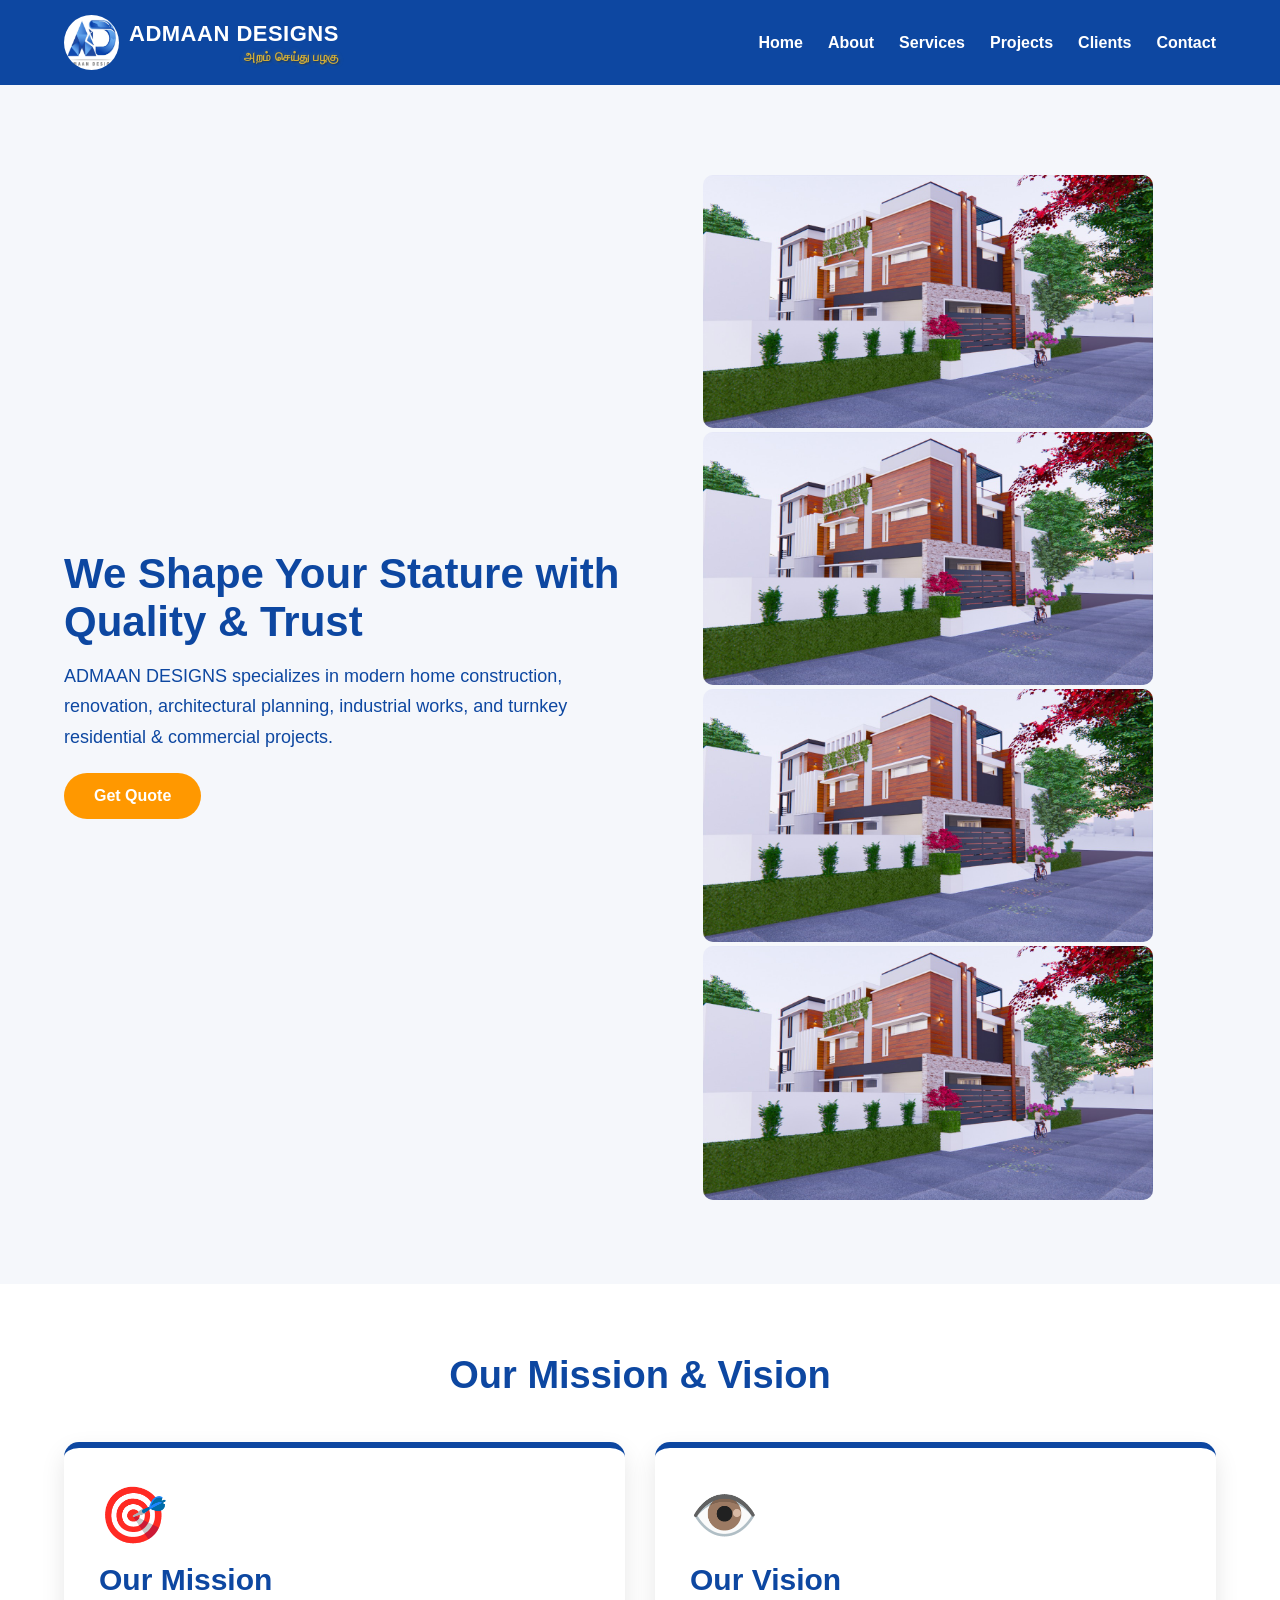
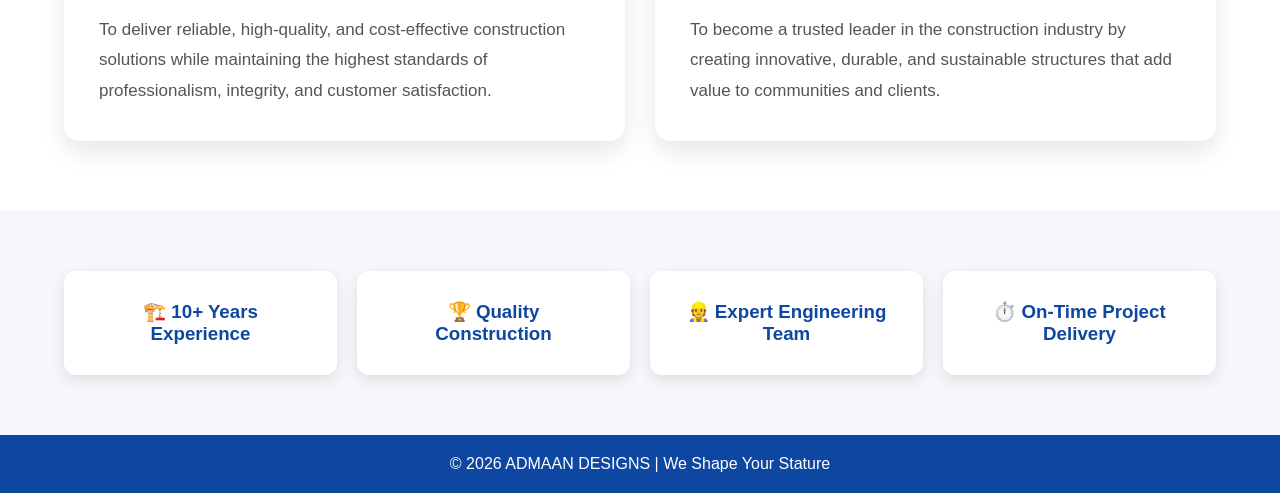
==== index.html @ d3c236f3 "Enhance hero media with multiple image slides Added multiple image slides to the hero media section." ====
<!DOCTYPE html>
<html lang="en">
<head>
<meta charset="UTF-8">
<meta name="viewport" content="width=device-width,initial-scale=1.0">
<title>ADMAAN DESIGNS | Home Construction</title>

<style>
*{
margin:0;
padding:0;
box-sizing:border-box;
font-family:Arial,sans-serif;
}

body{
color:#333;
background:#f5f7fb;
}

.container{
width:90%;
max-width:1200px;
margin:auto;
}

/* Header */

header{
background:#0d47a1;
color:#fff;
position:sticky;
top:0;
z-index:100;
}

.navbar{
display:flex;
justify-content:space-between;
align-items:center;
padding:15px 0;
}

.logo-link{
    display:flex;
    align-items:center;
    color:#fff;
    text-decoration:none;
}

.logo-text{
    display:flex;
    flex-direction:column;
    line-height:1.2;
}

.logo-title{
    font-size:22px;
    font-weight:bold;
    letter-spacing:.5px;
}

.logo-tagline{
  font-size:12px;
    font-weight:600;
    font-family:"Noto Serif Tamil","Latha","Vijaya",serif;
    letter-spacing:0.5px;
    margin-top:3px;
    color:#D4AF37; /* Premium Gold */
    text-align:right;
    text-shadow:
        1px 1px 2px rgba(0,0,0,.4),
        0 0 5px rgba(212,175,55,.35);
}

.logo-img{
width:55px;
height:55px;
border-radius:50%;
margin-right:10px;
}

.menu-toggle{
display:none;
font-size:28px;
cursor:pointer;
}

nav ul{
display:flex;
list-style:none;
gap:25px;
}

nav a{
color:#fff;
text-decoration:none;
font-weight:bold;
}

/* Hero */

.hero{
    background: #f5f7fb;
    /* background: linear-gradient(to right, #0d47a1, #1976d2); */
    color: #0d47a1;
    padding: 80px 0;
}

.hero-inner{
display:flex;
flex-wrap:wrap;
align-items:center;
justify-content:space-between;
}

.hero-text,
.hero-media{
flex:1;
min-width:280px;
}

.hero-media{
text-align:center;
margin-top:10px;
}

.hero-media img{
max-width:100%;
width:450px;
border-radius:10px;
}

.hero h1{
font-size:42px;
margin-bottom:15px;
}

.hero p{
font-size:18px;
line-height:1.7;
}

.btn{
display:inline-block;
background:#ff9800;
color:#fff;
padding:14px 30px;
border-radius:30px;
text-decoration:none;
margin-top:20px;
font-weight:bold;
}

/* Mission Vision */

.mv-section{
padding:70px 0;
background:#fff;
}

.mv-title{
text-align:center;
font-size:38px;
color:#0d47a1;
margin-bottom:45px;
}

.mv-grid{
display:grid;
grid-template-columns:repeat(auto-fit,minmax(320px,1fr));
gap:30px;
}

.mv-card{
background:#fff;
padding:35px;
border-radius:15px;
box-shadow:0 10px 25px rgba(0,0,0,.1);
border-top:6px solid #0d47a1;
transition:.3s;
}

.mv-card:hover{
transform:translateY(-8px);
}

.mv-icon{
font-size:55px;
margin-bottom:15px;
}

.mv-card h3{
font-size:30px;
color:#0d47a1;
margin-bottom:18px;
}

.mv-card p{
line-height:1.8;
font-size:17px;
color:#555;
}

/* Highlights */

section{
padding:60px 0;
}

.grid{
display:grid;
grid-template-columns:repeat(auto-fit,minmax(250px,1fr));
gap:20px;
}

.card{
padding:30px;
background:#fff;
border-radius:12px;
box-shadow:0 5px 15px rgba(0,0,0,.1);
text-align:center;
transition:.3s;
}

.card:hover{
transform:translateY(-8px);
}

.card h3{
color:#0d47a1;
}

/* Footer */

footer{
background:#0d47a1;
color:#fff;
text-align:center;
padding:20px;
}

/* Mobile */

@media(max-width:768px){

.navbar{
flex-direction:column;
align-items:stretch;
}

.topbar{
display:flex;
justify-content:space-between;
align-items:center;
}

.menu-toggle{
display:block;
}

nav{
display:none;
width:100%;
}

nav.active{
display:block;
}

nav ul{
flex-direction:column;
gap:0;
}

nav a{
display:block;
padding:14px;
text-align:center;
border-top:1px solid rgba(255,255,255,.15);
}

.hero-inner{
flex-direction:column;
text-align:center;
}

.hero h1{
font-size:34px;
}

.mv-title{
font-size:30px;
}

}
</style>

</head>

<body>

<header>

<div class="container navbar">

<div class="topbar">

<a class="logo-link" href="#">
<img src="images/admaanlogo.jpg" class="logo-img">
    <div class="logo-text">
        <span class="logo-title">ADMAAN DESIGNS</span>
        <span class="logo-tagline">அறம் செய்து பழகு</span>
    </div>
</a>

<div class="menu-toggle"
onclick="document.getElementById('nav').classList.toggle('active')">
&#9776;
</div>

</div>

<nav id="nav">

<ul>

<li><a href="#">Home</a></li>
<li><a href="about.html">About</a></li>
<li><a href="services.html">Services</a></li>
<li><a href="projects.html">Projects</a></li>
<li><a href="clients.html">Clients</a></li>
<li><a href="contact.html">Contact</a></li>

</ul>

</nav>

</div>

</header>

<!-- Hero -->

<section class="hero">

<div class="container hero-inner">

<div class="hero-text">

<h1>We Shape Your Stature with Quality & Trust</h1>

<p>
ADMAAN DESIGNS specializes in modern home construction,
renovation, architectural planning, industrial works,
and turnkey residential & commercial projects.
</p>

<a class="btn" href="contact.html">Get Quote</a>

</div>

<div class="hero-media">
    <div class="slider">

<img class="slide active" alt="Construction" src="images/IMG-20260320-WA0000.jpg" alt="">
<img class="slide" alt="Construction" src="images/IMG-20260320-WA0000.jpg" alt="">
<img class="slide" alt="Construction" src="images/IMG-20260320-WA0000.jpg" alt="">
<img class="slide" alt="Construction" src="images/IMG-20260320-WA0000.jpg" alt="">

</div>

</div>

</div>

</section>

<!-- Mission Vision -->

<section class="mv-section">

<div class="container">

<h2 class="mv-title">Our Mission & Vision</h2>

<div class="mv-grid">

<div class="mv-card">

<div class="mv-icon">🎯</div>

<h3>Our Mission</h3>

<p>
To deliver reliable, high-quality, and cost-effective construction
solutions while maintaining the highest standards of professionalism,
integrity, and customer satisfaction.
</p>

</div>

<div class="mv-card">

<div class="mv-icon">👁️</div>

<h3>Our Vision</h3>

<p>
To become a trusted leader in the construction industry by creating
innovative, durable, and sustainable structures that add value to
communities and clients.
</p>

</div>

</div>

</div>

</section>

<!-- Company Highlights -->

<section>

<div class="container">

<div class="grid">

<div class="card">
<h3>🏗️ 10+ Years Experience</h3>
</div>

<div class="card">
<h3>🏆 Quality Construction</h3>
</div>

<div class="card">
<h3>👷 Expert Engineering Team</h3>
</div>

<div class="card">
<h3>⏱️ On-Time Project Delivery</h3>
</div>

</div>

</div>

</section>

<footer>

© 2026 ADMAAN DESIGNS | We Shape Your Stature

</footer>

</body>
</html>
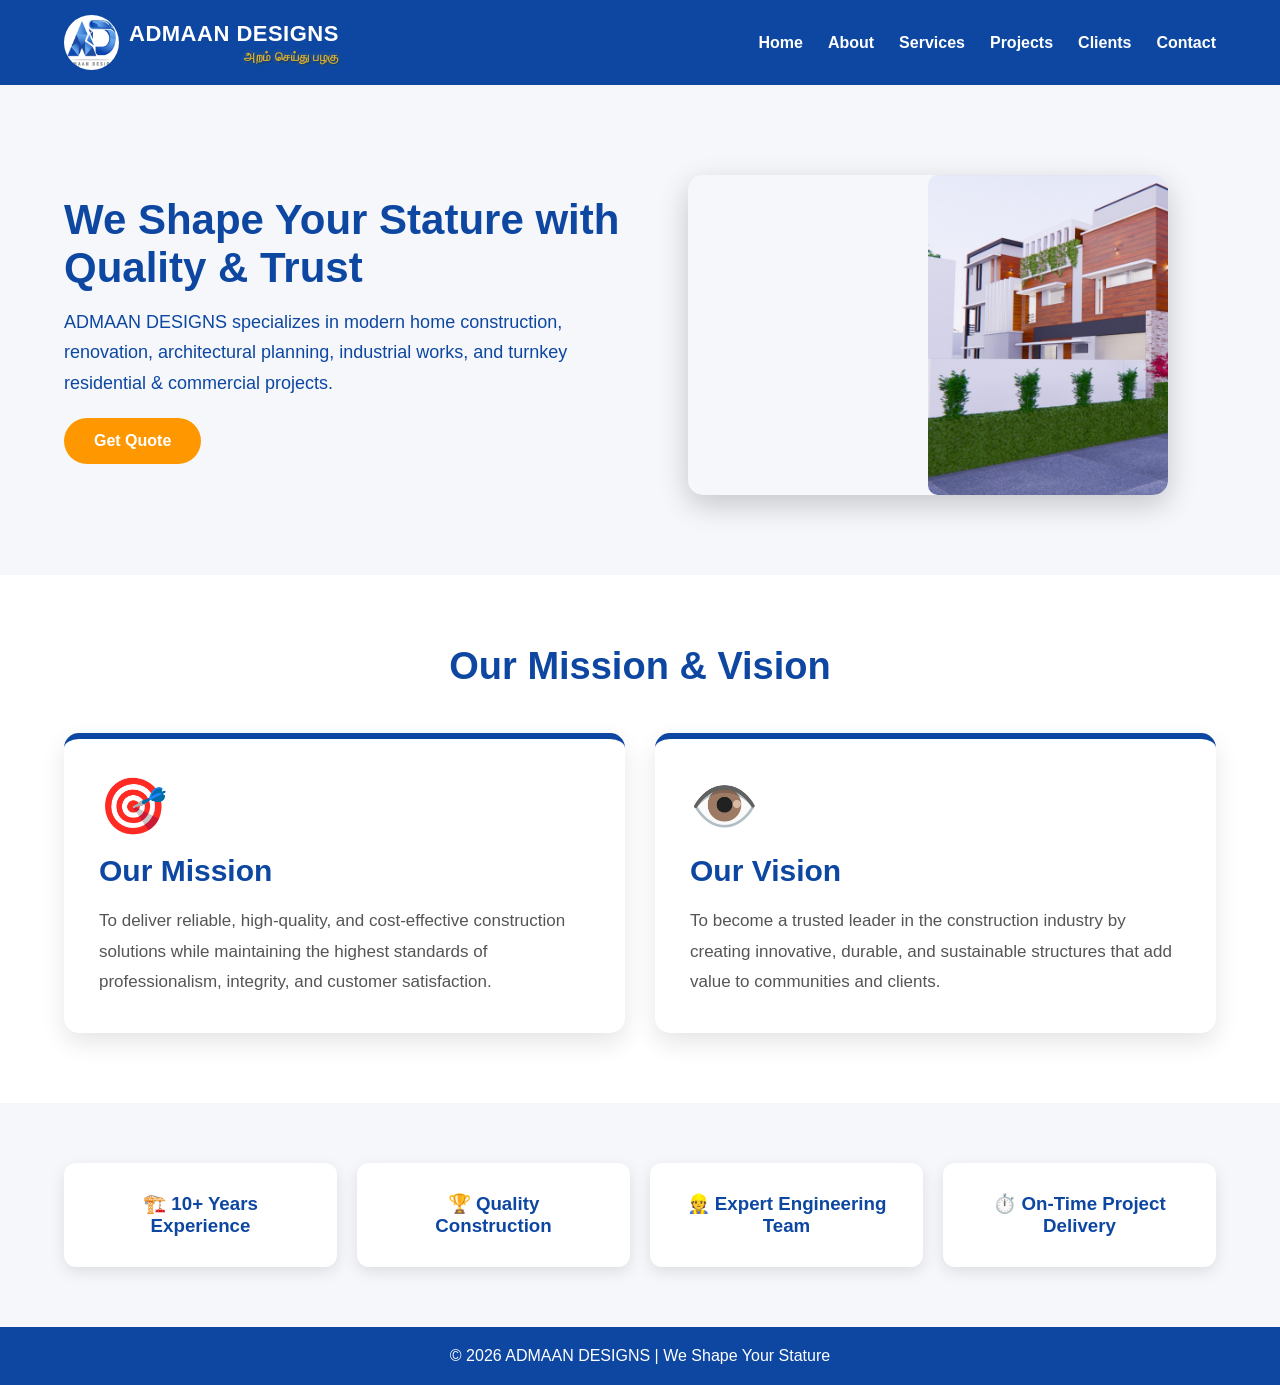
==== commit 4ebeee7d: "Update index.html" ====
--- a/index.html
+++ b/index.html
@@ -295,6 +295,7 @@
 
 }
 </style>
+<link rel="stylesheet" href="css/slider.css">
 
 </head>
 
@@ -455,6 +456,26 @@
 © 2026 ADMAAN DESIGNS | We Shape Your Stature
 
 </footer>
-
+<script>
+
+const slides=document.querySelectorAll(".slide");
+
+let current=0;
+
+setInterval(()=>{
+
+slides[current].classList.remove("active");
+
+current++;
+
+if(current>=slides.length){
+current=0;
+}
+
+slides[current].classList.add("active");
+
+},3000);
+
+</script>
 </body>
 </html>
--- a/css/slider.css
+++ b/css/slider.css
@@ -0,0 +1,22 @@
+.slider{
+position:relative;
+width:480px;
+height:320px;
+margin:auto;
+overflow:hidden;
+border-radius:15px;
+box-shadow:0 10px 30px rgba(0,0,0,.2);
+}
+
+.slide{
+position:absolute;
+width:100%;
+height:100%;
+object-fit:cover;
+opacity:0;
+transition:opacity 1s ease;
+}
+
+.slide.active{
+opacity:1;
+}
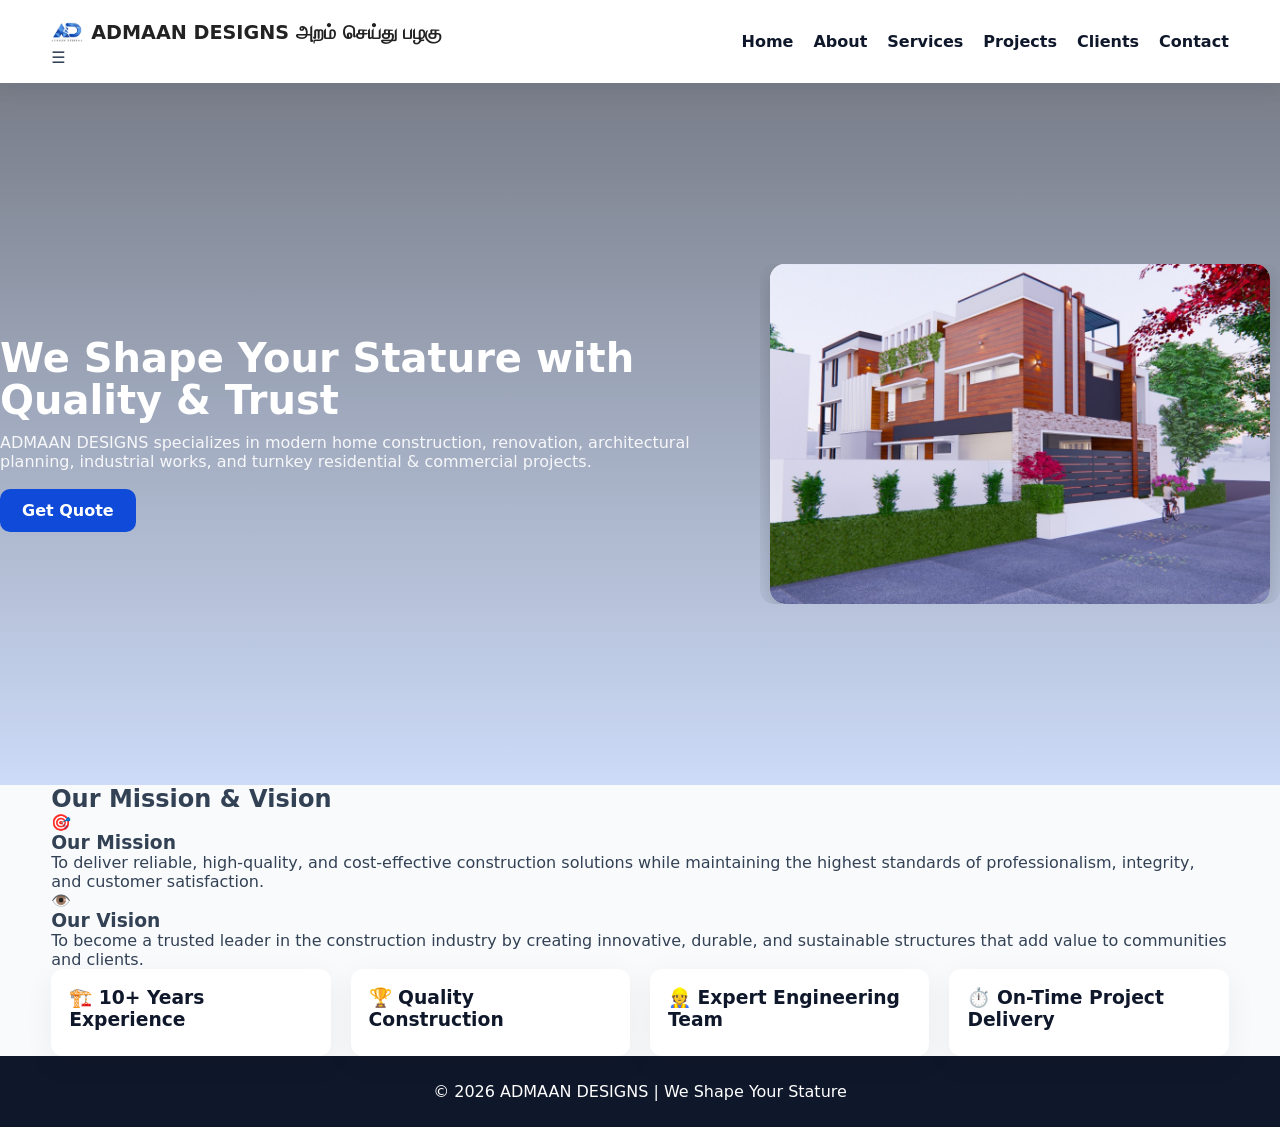
==== commit 79bad830: "Remove inline CSS styles from index.html" ====
--- a/index.html
+++ b/index.html
@@ -5,296 +5,7 @@
 <meta name="viewport" content="width=device-width,initial-scale=1.0">
 <title>ADMAAN DESIGNS | Home Construction</title>
 
-<style>
-*{
-margin:0;
-padding:0;
-box-sizing:border-box;
-font-family:Arial,sans-serif;
-}
-
-body{
-color:#333;
-background:#f5f7fb;
-}
-
-.container{
-width:90%;
-max-width:1200px;
-margin:auto;
-}
-
-/* Header */
-
-header{
-background:#0d47a1;
-color:#fff;
-position:sticky;
-top:0;
-z-index:100;
-}
-
-.navbar{
-display:flex;
-justify-content:space-between;
-align-items:center;
-padding:15px 0;
-}
-
-.logo-link{
-    display:flex;
-    align-items:center;
-    color:#fff;
-    text-decoration:none;
-}
-
-.logo-text{
-    display:flex;
-    flex-direction:column;
-    line-height:1.2;
-}
-
-.logo-title{
-    font-size:22px;
-    font-weight:bold;
-    letter-spacing:.5px;
-}
-
-.logo-tagline{
-  font-size:12px;
-    font-weight:600;
-    font-family:"Noto Serif Tamil","Latha","Vijaya",serif;
-    letter-spacing:0.5px;
-    margin-top:3px;
-    color:#D4AF37; /* Premium Gold */
-    text-align:right;
-    text-shadow:
-        1px 1px 2px rgba(0,0,0,.4),
-        0 0 5px rgba(212,175,55,.35);
-}
-
-.logo-img{
-width:55px;
-height:55px;
-border-radius:50%;
-margin-right:10px;
-}
-
-.menu-toggle{
-display:none;
-font-size:28px;
-cursor:pointer;
-}
-
-nav ul{
-display:flex;
-list-style:none;
-gap:25px;
-}
-
-nav a{
-color:#fff;
-text-decoration:none;
-font-weight:bold;
-}
-
-/* Hero */
-
-.hero{
-    background: #f5f7fb;
-    /* background: linear-gradient(to right, #0d47a1, #1976d2); */
-    color: #0d47a1;
-    padding: 80px 0;
-}
-
-.hero-inner{
-display:flex;
-flex-wrap:wrap;
-align-items:center;
-justify-content:space-between;
-}
-
-.hero-text,
-.hero-media{
-flex:1;
-min-width:280px;
-}
-
-.hero-media{
-text-align:center;
-margin-top:10px;
-}
-
-.hero-media img{
-max-width:100%;
-width:450px;
-border-radius:10px;
-}
-
-.hero h1{
-font-size:42px;
-margin-bottom:15px;
-}
-
-.hero p{
-font-size:18px;
-line-height:1.7;
-}
-
-.btn{
-display:inline-block;
-background:#ff9800;
-color:#fff;
-padding:14px 30px;
-border-radius:30px;
-text-decoration:none;
-margin-top:20px;
-font-weight:bold;
-}
-
-/* Mission Vision */
-
-.mv-section{
-padding:70px 0;
-background:#fff;
-}
-
-.mv-title{
-text-align:center;
-font-size:38px;
-color:#0d47a1;
-margin-bottom:45px;
-}
-
-.mv-grid{
-display:grid;
-grid-template-columns:repeat(auto-fit,minmax(320px,1fr));
-gap:30px;
-}
-
-.mv-card{
-background:#fff;
-padding:35px;
-border-radius:15px;
-box-shadow:0 10px 25px rgba(0,0,0,.1);
-border-top:6px solid #0d47a1;
-transition:.3s;
-}
-
-.mv-card:hover{
-transform:translateY(-8px);
-}
-
-.mv-icon{
-font-size:55px;
-margin-bottom:15px;
-}
-
-.mv-card h3{
-font-size:30px;
-color:#0d47a1;
-margin-bottom:18px;
-}
-
-.mv-card p{
-line-height:1.8;
-font-size:17px;
-color:#555;
-}
-
-/* Highlights */
-
-section{
-padding:60px 0;
-}
-
-.grid{
-display:grid;
-grid-template-columns:repeat(auto-fit,minmax(250px,1fr));
-gap:20px;
-}
-
-.card{
-padding:30px;
-background:#fff;
-border-radius:12px;
-box-shadow:0 5px 15px rgba(0,0,0,.1);
-text-align:center;
-transition:.3s;
-}
-
-.card:hover{
-transform:translateY(-8px);
-}
-
-.card h3{
-color:#0d47a1;
-}
-
-/* Footer */
-
-footer{
-background:#0d47a1;
-color:#fff;
-text-align:center;
-padding:20px;
-}
-
-/* Mobile */
-
-@media(max-width:768px){
-
-.navbar{
-flex-direction:column;
-align-items:stretch;
-}
-
-.topbar{
-display:flex;
-justify-content:space-between;
-align-items:center;
-}
-
-.menu-toggle{
-display:block;
-}
-
-nav{
-display:none;
-width:100%;
-}
-
-nav.active{
-display:block;
-}
-
-nav ul{
-flex-direction:column;
-gap:0;
-}
-
-nav a{
-display:block;
-padding:14px;
-text-align:center;
-border-top:1px solid rgba(255,255,255,.15);
-}
-
-.hero-inner{
-flex-direction:column;
-text-align:center;
-}
-
-.hero h1{
-font-size:34px;
-}
-
-.mv-title{
-font-size:30px;
-}
-
-}
-</style>
+<link rel="stylesheet" href="css/style.css">
 <link rel="stylesheet" href="css/slider.css">
 
 </head>
@@ -364,10 +75,11 @@
 <div class="hero-media">
     <div class="slider">
 
-<img class="slide active" alt="Construction" src="images/IMG-20260320-WA0000.jpg" alt="">
-<img class="slide" alt="Construction" src="images/IMG-20260320-WA0000.jpg" alt="">
-<img class="slide" alt="Construction" src="images/IMG-20260320-WA0000.jpg" alt="">
-<img class="slide" alt="Construction" src="images/IMG-20260320-WA0000.jpg" alt="">
+<img class="slide active" alt="Construction" src="images/slider1.jpg" >
+<img class="slide" alt="Construction" src="images/slider2.jpg" >
+<img class="slide" alt="Construction" src="images/slider3.jpg" >
+<img class="slide" alt="Construction" src="images/slider4.jpg" >
+<img class="slide" alt="Construction" src="images/slider5.jpg" >
 
 </div>
 
--- a/css/style.css
+++ b/css/style.css
@@ -0,0 +1,156 @@
+/* Improved stylesheet inspired by brochure design
+   - modern color palette, improved hero, cards, sections
+   - responsive navbar and mobile menu
+   - utilities for section titles and grids
+*/
+:root{
+    --primary:#0f4bd8; /* vivid blue */
+    --primary-600:#1d4ed8;
+    --accent:#60a5fa;
+    --dark:#0f172a;
+    --text:#334155;
+    --muted:#64748b;
+    --light:#f8fafc;
+    --card:#ffffff;
+}
+
+*{box-sizing:border-box;margin:0;padding:0}
+html,body{height:100%}
+body{
+    font-family: "Segoe UI", Roboto, system-ui, -apple-system, "Helvetica Neue", Arial;
+    color:var(--text);
+    background:var(--light);
+    -webkit-font-smoothing:antialiased;
+}
+
+.container{width:min(92%,1200px);margin:0 auto}
+
+/* Header / Navbar */
+header{
+    position:sticky;top:0;z-index:1000;
+    background:rgba(255,255,255,0.96);
+    backdrop-filter:blur(6px);
+    box-shadow:0 6px 20px rgba(15,23,42,0.06);
+}
+.navbar{display:flex;align-items:center;justify-content:space-between;padding:16px 0}
+.logo{font-weight:800;color:var(--primary);font-size:1.25rem}
+
+nav ul{display:flex;gap:20px;align-items:center;list-style:none}
+nav a{color:var(--dark);font-weight:600;text-decoration:none}
+nav a:hover{color:var(--primary)}
+
+.menu-btn{display:none;font-size:26px;cursor:pointer;color:var(--dark);padding:6px}
+
+/* Hero */
+.hero{min-height:78vh;display:flex;align-items:center;padding:60px 0;position:relative;overflow:hidden}
+.hero::before{content:"";position:absolute;inset:0;background:linear-gradient(180deg, rgba(15,23,42,0.55), rgba(37,99,235,0.2));mix-blend-mode:multiply}
+.hero-inner{display:grid;grid-template-columns:1fr 520px;gap:40px;align-items:center;width:100%}
+.hero-text{position:relative;color:#fff;z-index:2}
+.hero h1{font-size:2.5rem;margin-bottom:12px;line-height:1.05}
+.hero p{color:rgba(255,255,255,0.9);margin-bottom:18px}
+.hero .btn{background:var(--primary);padding:12px 22px;border-radius:10px;color:#fff;display:inline-block;text-decoration:none;font-weight:700}
+
+.hero-media{position:relative;border-radius:14px;overflow:hidden;z-index:2}
+.hero-media img{width:100%;height:100%;object-fit:cover;display:block}
+.hero-thumbs{display:flex;gap:10px;position:absolute;left:12px;bottom:12px}
+.hero-thumb{width:90px;height:56px;border-radius:8px;overflow:hidden;box-shadow:0 8px 20px rgba(2,6,23,0.25)}
+.hero-thumb img{width:100%;height:100%;object-fit:cover}
+
+/* Section titles */
+.section-title{margin-bottom:22px}
+.section-title h2{font-size:1.6rem;color:var(--dark);}
+.section-title p{color:var(--muted);margin-top:6px}
+
+/* Grid & Cards */
+.grid{display:grid;grid-template-columns:repeat(auto-fit,minmax(240px,1fr));gap:20px}
+.card{background:var(--card);padding:18px;border-radius:12px;box-shadow:0 8px 30px rgba(2,6,23,0.06);}
+.card h3{color:var(--dark);margin-bottom:8px}
+
+/* Two-column layout for content pages */
+.content-columns{display:grid;grid-template-columns:1fr 420px;gap:30px;align-items:start}
+.content-columns .left p{color:var(--muted);line-height:1.6}
+
+/* Right panel (services / why choose us) */
+.panel{background:linear-gradient(180deg,#071028 0%, #07152a 100%);color:#fff;padding:22px;border-radius:12px}
+.panel h3{color:var(--primary);margin-bottom:12px}
+.panel ul{list-style:none;padding-left:0}
+.panel li{display:flex;gap:12px;align-items:flex-start;padding:10px 0;border-bottom:1px solid rgba(255,255,255,0.04)}
+.panel li:last-child{border-bottom:0}
+.panel .icon{width:40px;height:40px;border-radius:8px;background:rgba(255,255,255,0.04);display:flex;align-items:center;justify-content:center;font-weight:700;color:var(--primary)}
+
+/* Clients list / logos */
+.clients-logos{display:flex;flex-wrap:wrap;gap:16px;align-items:center}
+.clients-logos img{max-height:40px;filter:grayscale(0.03);opacity:0.95}
+
+/* Footer */
+footer{background:var(--dark);color:#fff;padding:26px 0;text-align:center}
+
+/* Utilities */
+.kv{display:flex;gap:12px;align-items:center}
+.kv .num{background:var(--primary);color:#fff;padding:8px 12px;border-radius:8px;font-weight:800}
+
+/* Responsive */
+@media(max-width:1024px){
+    .hero-inner{grid-template-columns:1fr 380px}
+    .content-columns{grid-template-columns:1fr 1fr}
+}
+
+@media(max-width:768px){
+    nav ul{display:none;flex-direction:column;background:#fff;position:fixed;top:65px;left:0;right:0;padding:22px;box-shadow:0 20px 40px rgba(2,6,23,0.12)}
+    nav ul.active{display:flex}
+    .menu-btn{display:block}
+
+    .hero{padding:36px 0;min-height:60vh}
+    .hero-inner{grid-template-columns:1fr;}
+    .hero-media{order:-1;margin-bottom:18px}
+    .hero h1{font-size:1.9rem}
+    .content-columns{grid-template-columns:1fr}
+}
+
+/* Small tweaks for brochure-like visuals */
+.panel .title-row{display:flex;align-items:center;gap:12px;margin-bottom:10px}
+.badge{display:inline-block;background:linear-gradient(90deg,var(--primary),var(--primary-600));color:#fff;padding:8px 12px;border-radius:8px;font-weight:700}
+
+/* Make images inside content responsive */
+img{max-width:100%;height:auto;display:block}
+
+/* Logo */
+.logo-link{
+    display: flex;
+    align-items: center;
+    gap: 8px;
+    text-decoration: none;
+    color: #222;
+    font-weight: 700;
+    font-size: 1.2rem;
+}
+
+.logo-img{
+    width: 32px;
+    height: 32px;
+    object-fit: contain;
+}
+
+/* Tablet */
+@media (max-width:768px){
+    .logo-img{
+        width: 30px;
+        height: 30px;
+    }
+
+    .logo-link{
+        font-size: 1rem;
+        gap: 6px;
+    }
+}
+
+/* Mobile */
+@media (max-width:480px){
+    .logo-img{
+        width:40px;
+    }
+
+    .logo-link{
+        font-size:1rem;
+    }
+}
--- a/css/slider.css
+++ b/css/slider.css
@@ -1,20 +1,37 @@
+.hero-media{
+    display:flex;
+    justify-content:center;
+    align-items:center;
+}
+.hero-media img{
+    max-width: 100%;
+    width: 500px;
+    border-radius: 10px;
+}
 .slider{
-position:relative;
-width:480px;
-height:320px;
-margin:auto;
-overflow:hidden;
-border-radius:15px;
-box-shadow:0 10px 30px rgba(0,0,0,.2);
+    position:relative;
+    width:100%;
+    max-width:500px;
+    height:340px;
+    overflow:hidden;
+    border-radius:15px;
+    box-shadow:0 10px 25px rgba(0,0,0,.2);
+    background:#fff;
 }
 
 .slide{
-position:absolute;
-width:100%;
-height:100%;
-object-fit:cover;
-opacity:0;
-transition:opacity 1s ease;
+    position:absolute;
+    inset:0;
+    width:100%;
+    height:100%;
+    object-fit:cover;      /* Fills the entire slider */
+    object-position:center;/* Keeps image centered */
+    opacity:0;
+    transition:opacity 1s ease-in-out;
+}
+
+.slide.active{
+    opacity:1;
 }
 
 .slide.active{
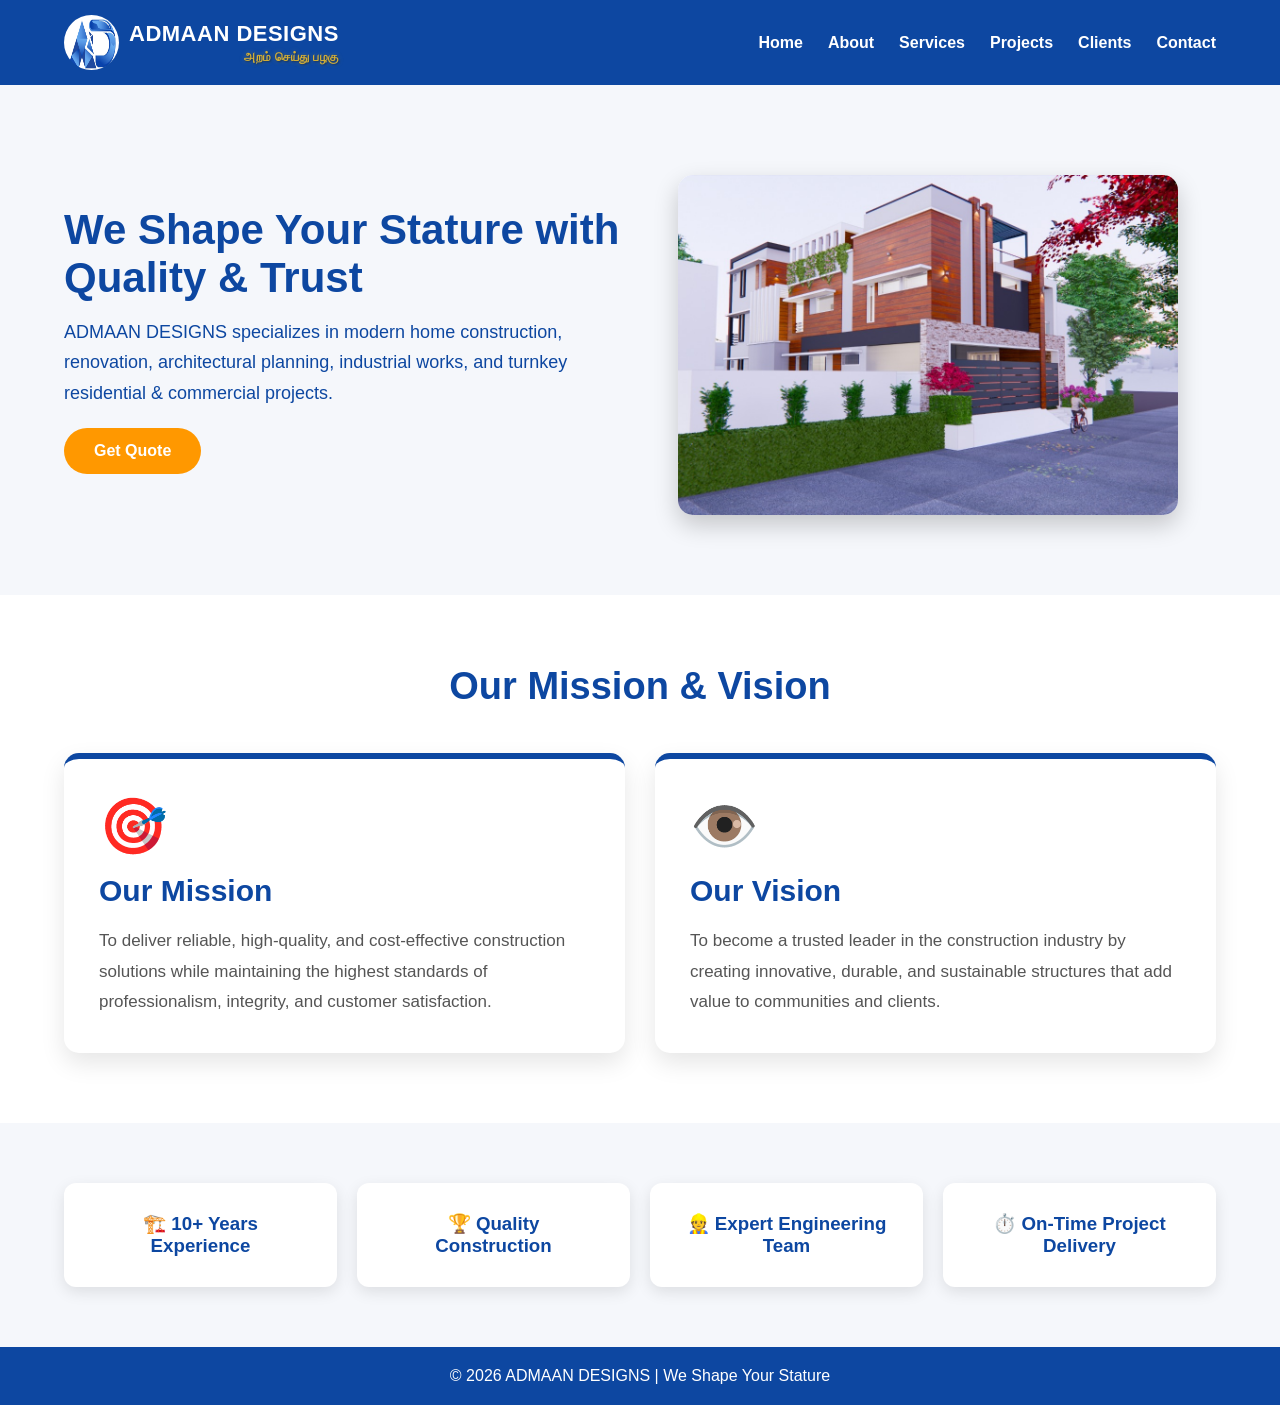
==== commit cfc13934: "Update logo image in index.html" ====
--- a/index.html
+++ b/index.html
@@ -19,7 +19,7 @@
 <div class="topbar">
 
 <a class="logo-link" href="#">
-<img src="images/admaanlogo.jpg" class="logo-img">
+<img src="images/admaanlogo1.jpg" class="logo-img">
     <div class="logo-text">
         <span class="logo-title">ADMAAN DESIGNS</span>
         <span class="logo-tagline">அறம் செய்து பழகு</span>
--- a/css/style.css
+++ b/css/style.css
@@ -1,156 +1,286 @@
-/* Improved stylesheet inspired by brochure design
-   - modern color palette, improved hero, cards, sections
-   - responsive navbar and mobile menu
-   - utilities for section titles and grids
-*/
-:root{
-    --primary:#0f4bd8; /* vivid blue */
-    --primary-600:#1d4ed8;
-    --accent:#60a5fa;
-    --dark:#0f172a;
-    --text:#334155;
-    --muted:#64748b;
-    --light:#f8fafc;
-    --card:#ffffff;
-}
-
-*{box-sizing:border-box;margin:0;padding:0}
-html,body{height:100%}
+*{
+margin:0;
+padding:0;
+box-sizing:border-box;
+font-family:Arial,sans-serif;
+}
+
 body{
-    font-family: "Segoe UI", Roboto, system-ui, -apple-system, "Helvetica Neue", Arial;
-    color:var(--text);
-    background:var(--light);
-    -webkit-font-smoothing:antialiased;
-}
-
-.container{width:min(92%,1200px);margin:0 auto}
-
-/* Header / Navbar */
+color:#333;
+background:#f5f7fb;
+}
+
+.container{
+width:90%;
+max-width:1200px;
+margin:auto;
+}
+
+/* Header */
+
 header{
-    position:sticky;top:0;z-index:1000;
-    background:rgba(255,255,255,0.96);
-    backdrop-filter:blur(6px);
-    box-shadow:0 6px 20px rgba(15,23,42,0.06);
-}
-.navbar{display:flex;align-items:center;justify-content:space-between;padding:16px 0}
-.logo{font-weight:800;color:var(--primary);font-size:1.25rem}
-
-nav ul{display:flex;gap:20px;align-items:center;list-style:none}
-nav a{color:var(--dark);font-weight:600;text-decoration:none}
-nav a:hover{color:var(--primary)}
-
-.menu-btn{display:none;font-size:26px;cursor:pointer;color:var(--dark);padding:6px}
+background:#0d47a1;
+color:#fff;
+position:sticky;
+top:0;
+z-index:100;
+}
+
+.navbar{
+display:flex;
+justify-content:space-between;
+align-items:center;
+padding:15px 0;
+}
+
+.logo-link{
+display:flex;
+align-items:center;
+color:#fff;
+text-decoration:none;
+}
+
+.logo-text{
+display:flex;
+flex-direction:column;
+line-height:1.2;
+}
+
+.logo-title{
+font-size:22px;
+font-weight:bold;
+letter-spacing:.5px;
+}
+
+.logo-tagline{
+font-size:12px;
+font-weight:600;
+font-family:"Noto Serif Tamil","Latha","Vijaya",serif;
+letter-spacing:.5px;
+margin-top:3px;
+color:#D4AF37;
+text-align:right;
+text-shadow:
+1px 1px 2px rgba(0,0,0,.4),
+0 0 5px rgba(212,175,55,.35);
+}
+
+.logo-img{
+width:55px;
+height:55px;
+border-radius:50%;
+margin-right:10px;
+}
+
+.menu-toggle{
+display:none;
+font-size:28px;
+cursor:pointer;
+}
+
+nav ul{
+display:flex;
+list-style:none;
+gap:25px;
+}
+
+nav a{
+color:#fff;
+text-decoration:none;
+font-weight:bold;
+}
 
 /* Hero */
-.hero{min-height:78vh;display:flex;align-items:center;padding:60px 0;position:relative;overflow:hidden}
-.hero::before{content:"";position:absolute;inset:0;background:linear-gradient(180deg, rgba(15,23,42,0.55), rgba(37,99,235,0.2));mix-blend-mode:multiply}
-.hero-inner{display:grid;grid-template-columns:1fr 520px;gap:40px;align-items:center;width:100%}
-.hero-text{position:relative;color:#fff;z-index:2}
-.hero h1{font-size:2.5rem;margin-bottom:12px;line-height:1.05}
-.hero p{color:rgba(255,255,255,0.9);margin-bottom:18px}
-.hero .btn{background:var(--primary);padding:12px 22px;border-radius:10px;color:#fff;display:inline-block;text-decoration:none;font-weight:700}
-
-.hero-media{position:relative;border-radius:14px;overflow:hidden;z-index:2}
-.hero-media img{width:100%;height:100%;object-fit:cover;display:block}
-.hero-thumbs{display:flex;gap:10px;position:absolute;left:12px;bottom:12px}
-.hero-thumb{width:90px;height:56px;border-radius:8px;overflow:hidden;box-shadow:0 8px 20px rgba(2,6,23,0.25)}
-.hero-thumb img{width:100%;height:100%;object-fit:cover}
-
-/* Section titles */
-.section-title{margin-bottom:22px}
-.section-title h2{font-size:1.6rem;color:var(--dark);}
-.section-title p{color:var(--muted);margin-top:6px}
-
-/* Grid & Cards */
-.grid{display:grid;grid-template-columns:repeat(auto-fit,minmax(240px,1fr));gap:20px}
-.card{background:var(--card);padding:18px;border-radius:12px;box-shadow:0 8px 30px rgba(2,6,23,0.06);}
-.card h3{color:var(--dark);margin-bottom:8px}
-
-/* Two-column layout for content pages */
-.content-columns{display:grid;grid-template-columns:1fr 420px;gap:30px;align-items:start}
-.content-columns .left p{color:var(--muted);line-height:1.6}
-
-/* Right panel (services / why choose us) */
-.panel{background:linear-gradient(180deg,#071028 0%, #07152a 100%);color:#fff;padding:22px;border-radius:12px}
-.panel h3{color:var(--primary);margin-bottom:12px}
-.panel ul{list-style:none;padding-left:0}
-.panel li{display:flex;gap:12px;align-items:flex-start;padding:10px 0;border-bottom:1px solid rgba(255,255,255,0.04)}
-.panel li:last-child{border-bottom:0}
-.panel .icon{width:40px;height:40px;border-radius:8px;background:rgba(255,255,255,0.04);display:flex;align-items:center;justify-content:center;font-weight:700;color:var(--primary)}
-
-/* Clients list / logos */
-.clients-logos{display:flex;flex-wrap:wrap;gap:16px;align-items:center}
-.clients-logos img{max-height:40px;filter:grayscale(0.03);opacity:0.95}
+
+.hero{
+background:#f5f7fb;
+color:#0d47a1;
+padding:80px 0;
+}
+
+.hero-inner{
+display:flex;
+flex-wrap:wrap;
+align-items:center;
+justify-content:space-between;
+}
+
+.hero-text,
+.hero-media{
+flex:1;
+min-width:280px;
+}
+
+.hero-media{
+text-align:center;
+margin-top:10px;
+}
+
+.hero h1{
+font-size:42px;
+margin-bottom:15px;
+}
+
+.hero p{
+font-size:18px;
+line-height:1.7;
+}
+
+.btn{
+display:inline-block;
+background:#ff9800;
+color:#fff;
+padding:14px 30px;
+border-radius:30px;
+text-decoration:none;
+margin-top:20px;
+font-weight:bold;
+transition:.3s;
+}
+
+.btn:hover{
+background:#e68900;
+}
+
+/* Mission & Vision */
+
+.mv-section{
+padding:70px 0;
+background:#fff;
+}
+
+.mv-title{
+text-align:center;
+font-size:38px;
+color:#0d47a1;
+margin-bottom:45px;
+}
+
+.mv-grid{
+display:grid;
+grid-template-columns:repeat(auto-fit,minmax(320px,1fr));
+gap:30px;
+}
+
+.mv-card{
+background:#fff;
+padding:35px;
+border-radius:15px;
+box-shadow:0 10px 25px rgba(0,0,0,.1);
+border-top:6px solid #0d47a1;
+transition:.3s;
+}
+
+.mv-card:hover{
+transform:translateY(-8px);
+}
+
+.mv-icon{
+font-size:55px;
+margin-bottom:15px;
+}
+
+.mv-card h3{
+font-size:30px;
+color:#0d47a1;
+margin-bottom:18px;
+}
+
+.mv-card p{
+line-height:1.8;
+font-size:17px;
+color:#555;
+}
+
+/* Company Highlights */
+
+section{
+padding:60px 0;
+}
+
+.grid{
+display:grid;
+grid-template-columns:repeat(auto-fit,minmax(250px,1fr));
+gap:20px;
+}
+
+.card{
+padding:30px;
+background:#fff;
+border-radius:12px;
+box-shadow:0 5px 15px rgba(0,0,0,.1);
+text-align:center;
+transition:.3s;
+}
+
+.card:hover{
+transform:translateY(-8px);
+}
+
+.card h3{
+color:#0d47a1;
+}
 
 /* Footer */
-footer{background:var(--dark);color:#fff;padding:26px 0;text-align:center}
-
-/* Utilities */
-.kv{display:flex;gap:12px;align-items:center}
-.kv .num{background:var(--primary);color:#fff;padding:8px 12px;border-radius:8px;font-weight:800}
-
-/* Responsive */
-@media(max-width:1024px){
-    .hero-inner{grid-template-columns:1fr 380px}
-    .content-columns{grid-template-columns:1fr 1fr}
-}
+
+footer{
+background:#0d47a1;
+color:#fff;
+text-align:center;
+padding:20px;
+}
+
+/* Mobile */
 
 @media(max-width:768px){
-    nav ul{display:none;flex-direction:column;background:#fff;position:fixed;top:65px;left:0;right:0;padding:22px;box-shadow:0 20px 40px rgba(2,6,23,0.12)}
-    nav ul.active{display:flex}
-    .menu-btn{display:block}
-
-    .hero{padding:36px 0;min-height:60vh}
-    .hero-inner{grid-template-columns:1fr;}
-    .hero-media{order:-1;margin-bottom:18px}
-    .hero h1{font-size:1.9rem}
-    .content-columns{grid-template-columns:1fr}
-}
-
-/* Small tweaks for brochure-like visuals */
-.panel .title-row{display:flex;align-items:center;gap:12px;margin-bottom:10px}
-.badge{display:inline-block;background:linear-gradient(90deg,var(--primary),var(--primary-600));color:#fff;padding:8px 12px;border-radius:8px;font-weight:700}
-
-/* Make images inside content responsive */
-img{max-width:100%;height:auto;display:block}
-
-/* Logo */
-.logo-link{
-    display: flex;
-    align-items: center;
-    gap: 8px;
-    text-decoration: none;
-    color: #222;
-    font-weight: 700;
-    font-size: 1.2rem;
-}
-
-.logo-img{
-    width: 32px;
-    height: 32px;
-    object-fit: contain;
-}
-
-/* Tablet */
-@media (max-width:768px){
-    .logo-img{
-        width: 30px;
-        height: 30px;
-    }
-
-    .logo-link{
-        font-size: 1rem;
-        gap: 6px;
-    }
-}
-
-/* Mobile */
-@media (max-width:480px){
-    .logo-img{
-        width:40px;
-    }
-
-    .logo-link{
-        font-size:1rem;
-    }
-}
+
+.navbar{
+flex-direction:column;
+align-items:stretch;
+}
+
+.topbar{
+display:flex;
+justify-content:space-between;
+align-items:center;
+}
+
+.menu-toggle{
+display:block;
+}
+
+nav{
+display:none;
+width:100%;
+}
+
+nav.active{
+display:block;
+}
+
+nav ul{
+flex-direction:column;
+gap:0;
+}
+
+nav a{
+display:block;
+padding:14px;
+text-align:center;
+border-top:1px solid rgba(255,255,255,.15);
+}
+
+.hero-inner{
+flex-direction:column;
+text-align:center;
+}
+
+.hero h1{
+font-size:34px;
+}
+
+.mv-title{
+font-size:30px;
+}
+
+}
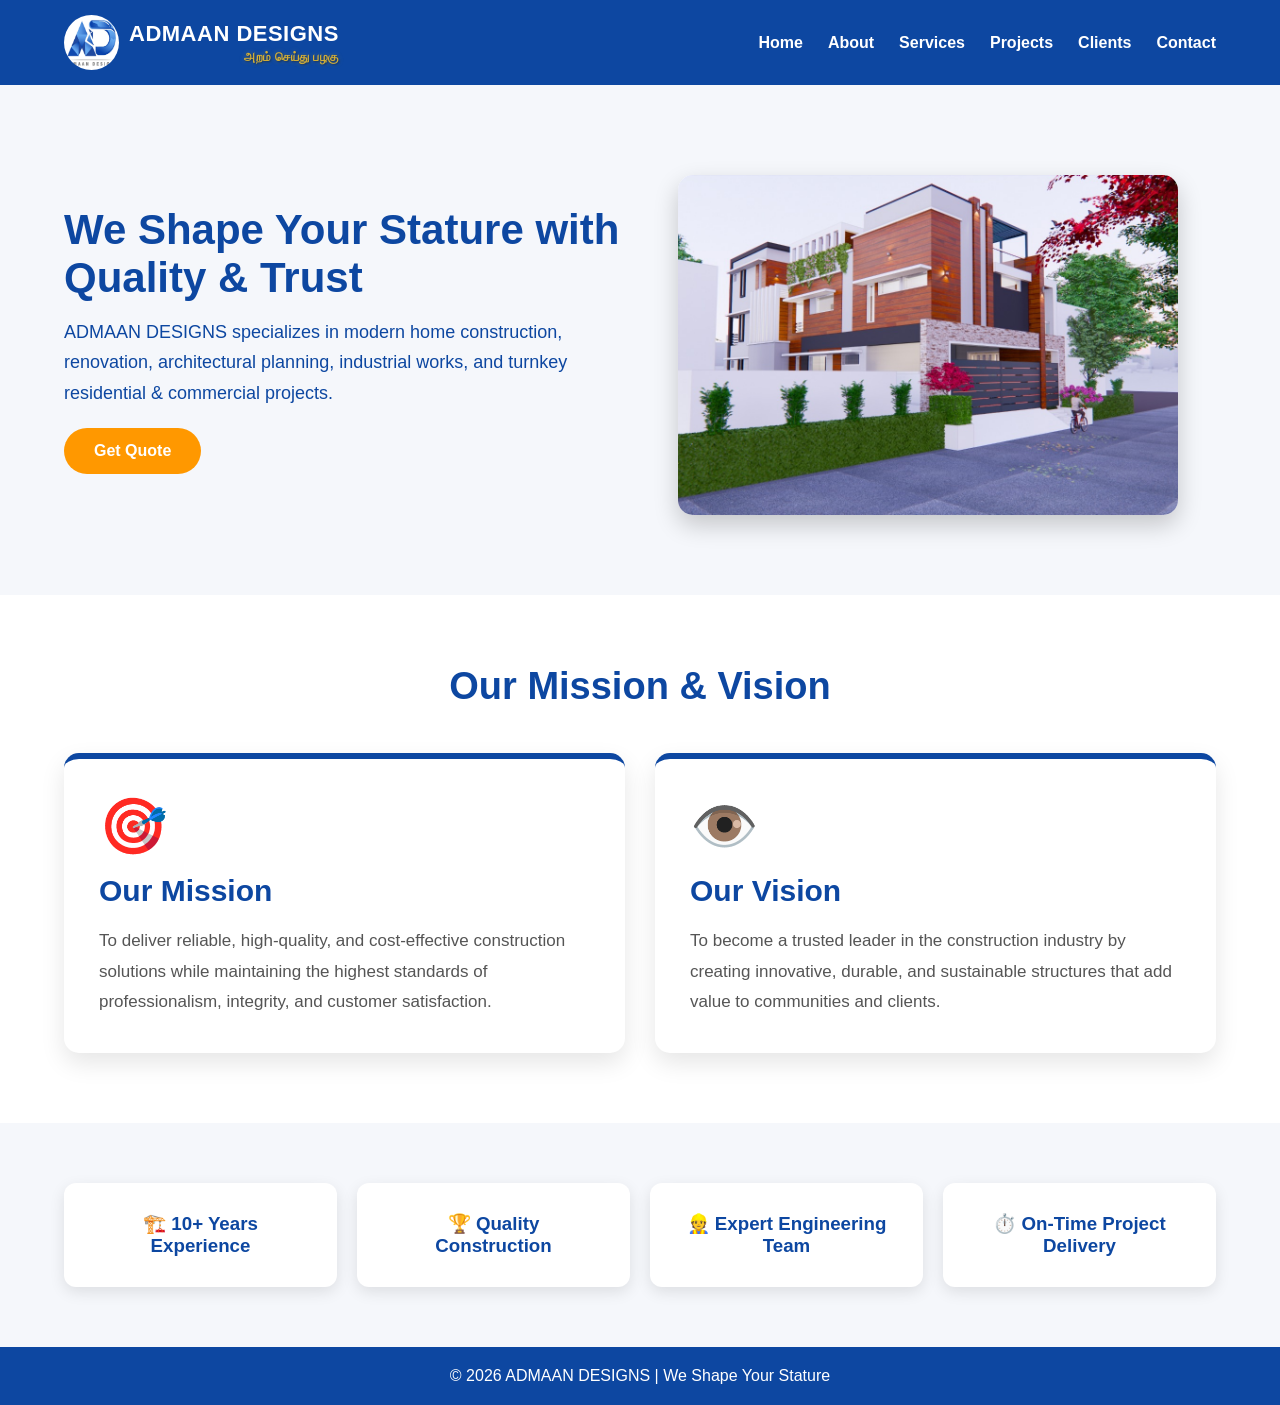
==== commit 655ce9b0: "Update logo image in index.html" ====
--- a/index.html
+++ b/index.html
@@ -19,7 +19,7 @@
 <div class="topbar">
 
 <a class="logo-link" href="#">
-<img src="images/admaanlogo1.jpg" class="logo-img">
+<img src="images/admaanlogo.jpg" class="logo-img">
     <div class="logo-text">
         <span class="logo-title">ADMAAN DESIGNS</span>
         <span class="logo-tagline">அறம் செய்து பழகு</span>
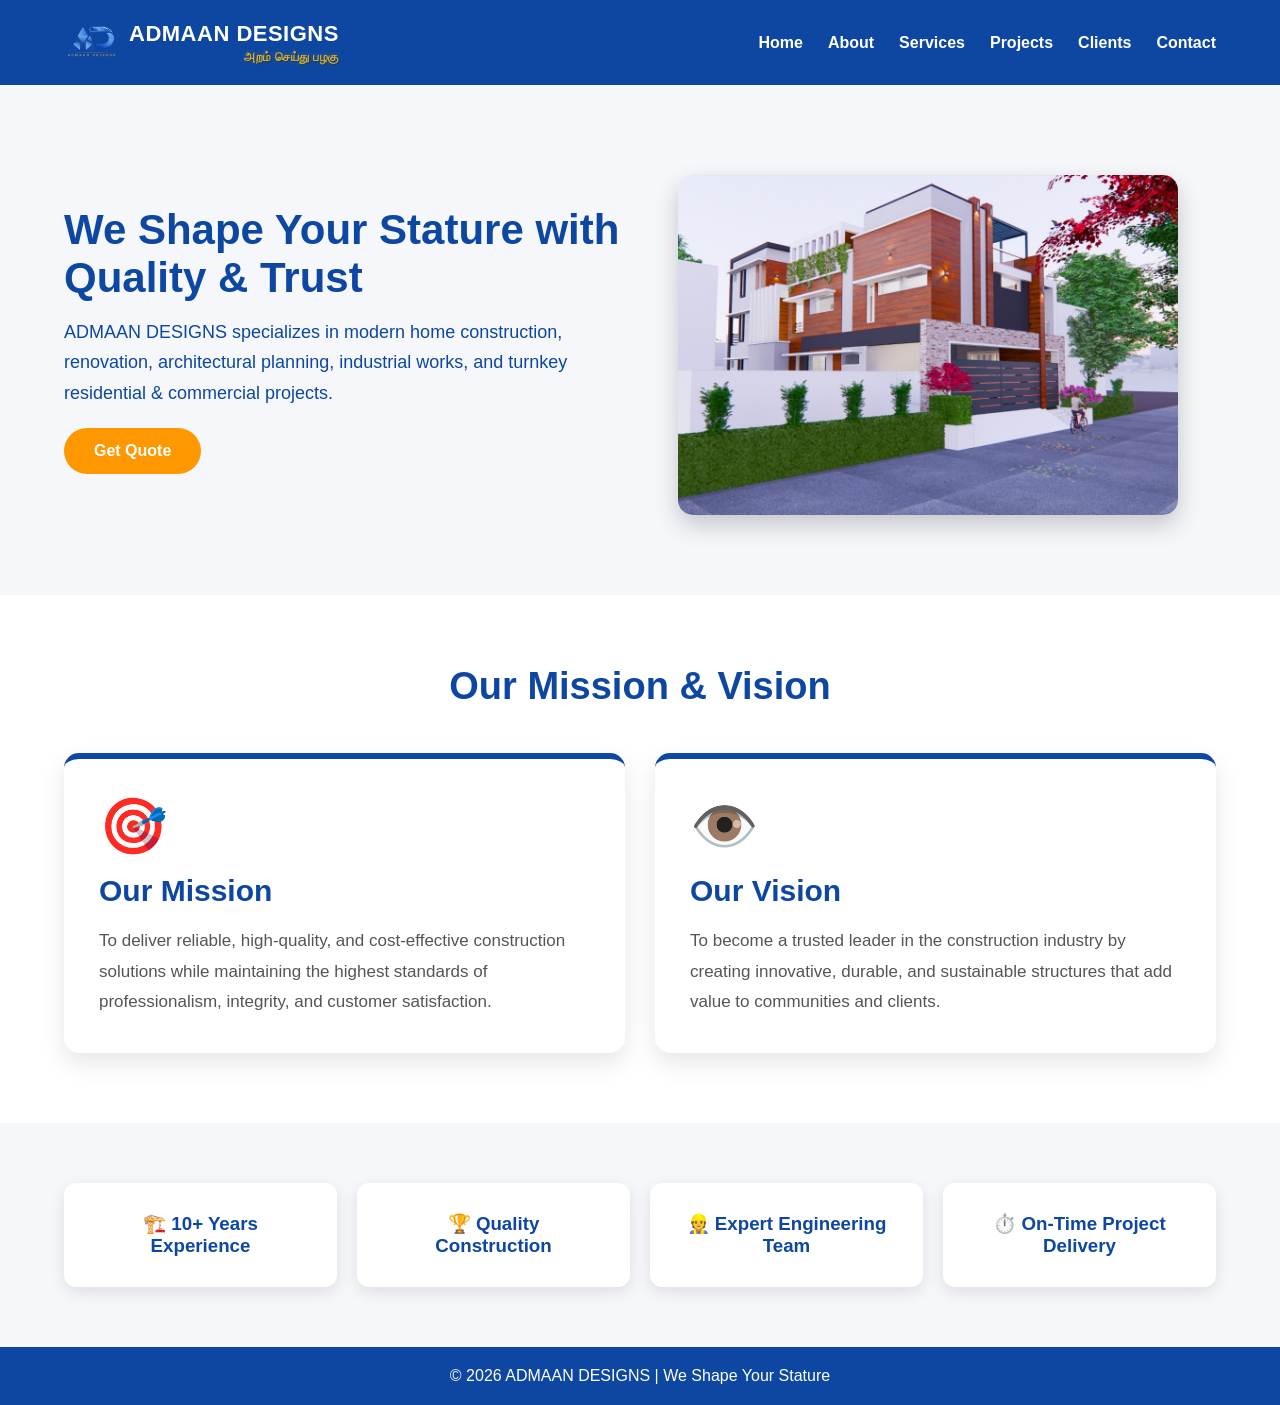
==== commit bac08f14: "Update logo image source in index.html" ====
--- a/index.html
+++ b/index.html
@@ -4,7 +4,7 @@
 <meta charset="UTF-8">
 <meta name="viewport" content="width=device-width,initial-scale=1.0">
 <title>ADMAAN DESIGNS | Home Construction</title>
-
+<link rel="icon" type="image/png" sizes="16x16" href="images/admaanfavicon-16x16.png">
 <link rel="stylesheet" href="css/style.css">
 <link rel="stylesheet" href="css/slider.css">
 
@@ -19,7 +19,7 @@
 <div class="topbar">
 
 <a class="logo-link" href="#">
-<img src="images/admaanlogo.jpg" class="logo-img">
+<img src="images/admaan_logo.png" class="logo-img">
     <div class="logo-text">
         <span class="logo-title">ADMAAN DESIGNS</span>
         <span class="logo-tagline">அறம் செய்து பழகு</span>
